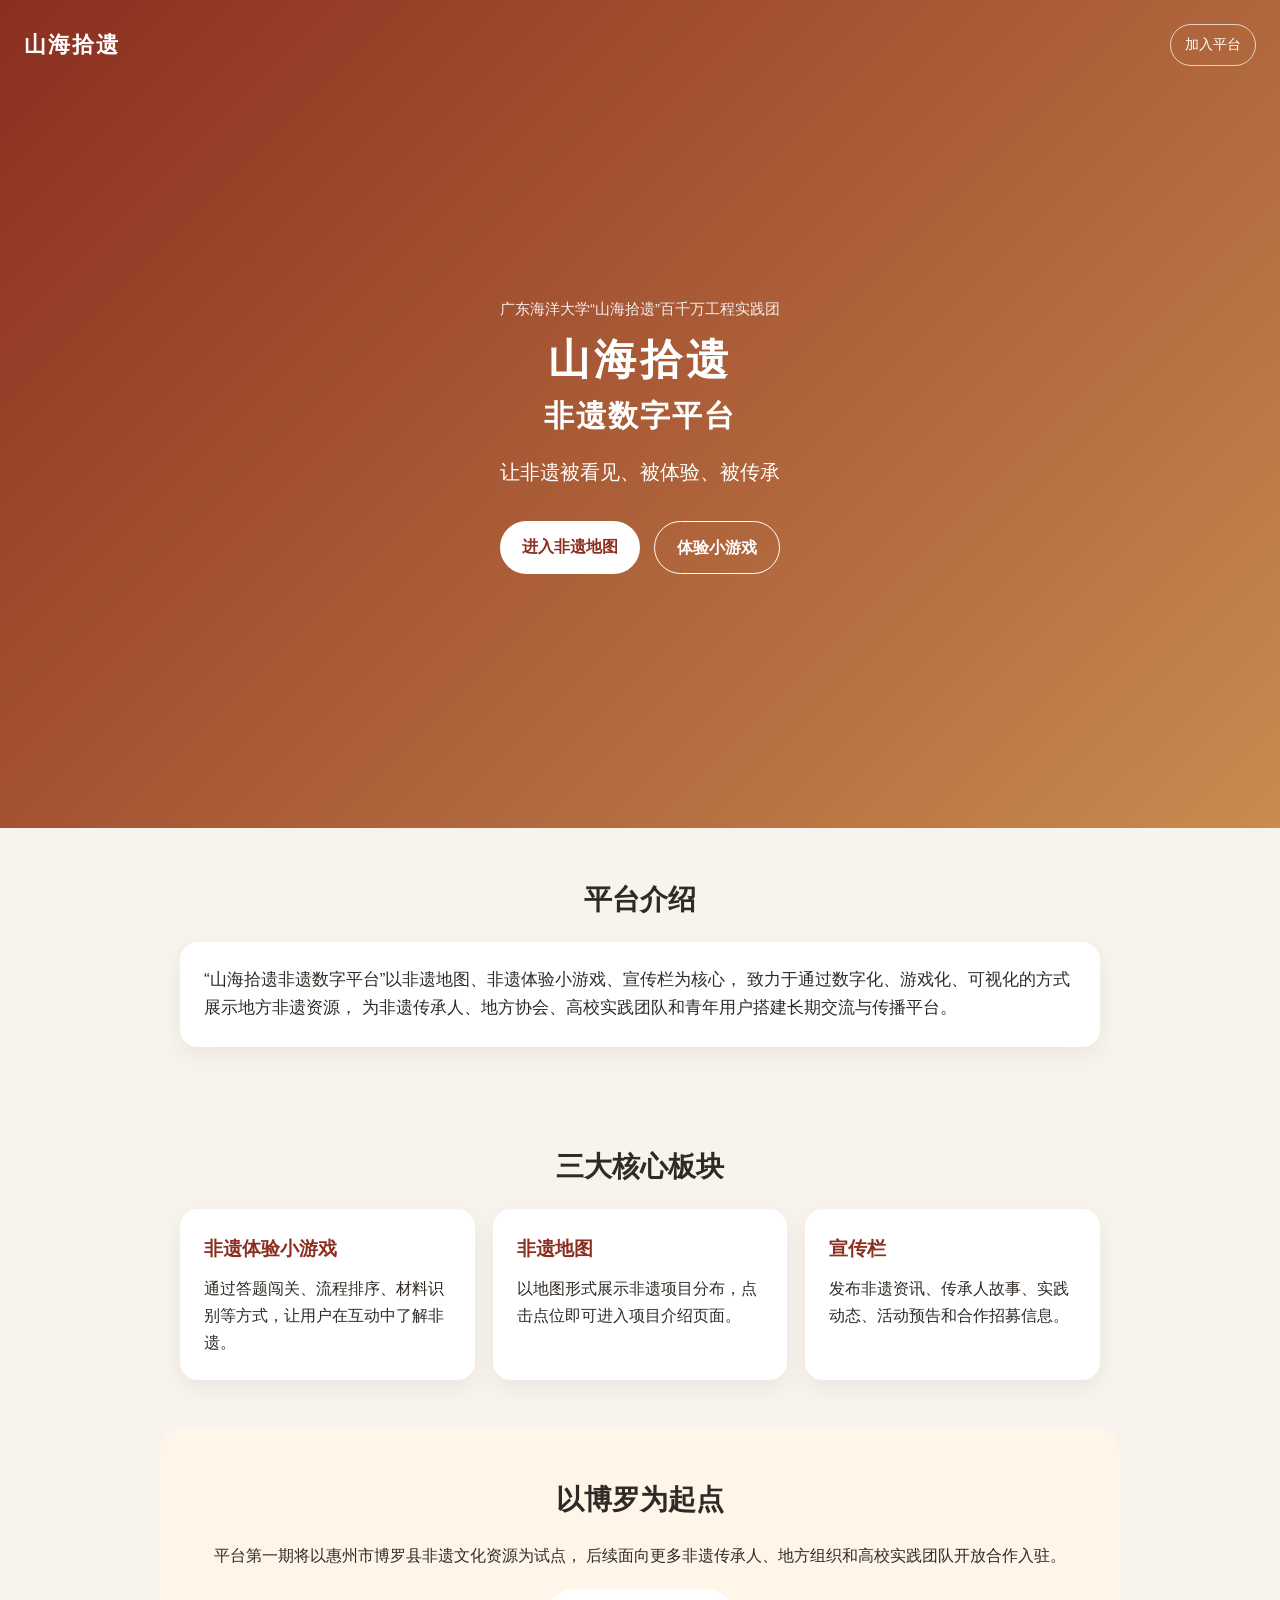
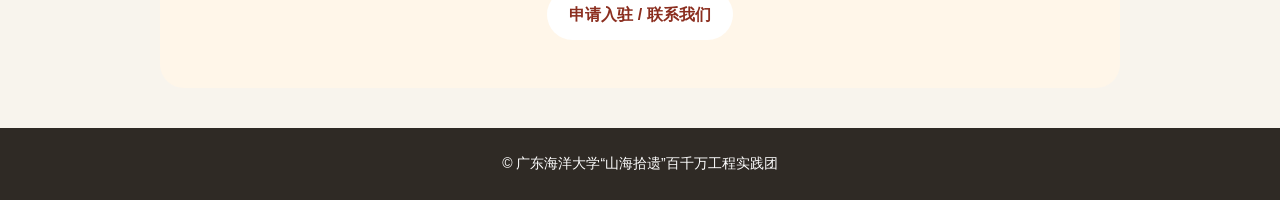
==== index.html @ 3677e8d2 "Add files via upload" ====
<!DOCTYPE html>
<html lang="zh-CN">
<head>
  <meta charset="UTF-8" />
  <meta name="viewport" content="width=device-width, initial-scale=1.0" />
  <title>山海拾遗非遗数字平台</title>
  <link rel="stylesheet" href="css/style.css" />
</head>
<body>
  <header class="hero">
    <nav class="nav">
      <div class="logo">山海拾遗</div>
      <a href="join.html" class="nav-link">加入平台</a>
    </nav>

    <section class="hero-content">
      <p class="tag">广东海洋大学“山海拾遗”百千万工程实践团</p>
      <h1>
        山海拾遗<br />
        <span class="title-sub">非遗数字平台</span>
      </h1>
      <p class="subtitle">让非遗被看见、被体验、被传承</p>
      <div class="hero-buttons">
        <a href="map.html" class="btn primary">进入非遗地图</a>
        <a href="game.html" class="btn secondary">体验小游戏</a>
      </div>
    </section>
  </header>

  <main>
    <section class="section">
      <h2>平台介绍</h2>
      <p class="section-text">
        “山海拾遗非遗数字平台”以非遗地图、非遗体验小游戏、宣传栏为核心，
        致力于通过数字化、游戏化、可视化的方式展示地方非遗资源，
        为非遗传承人、地方协会、高校实践团队和青年用户搭建长期交流与传播平台。
      </p>
    </section>

    <section class="section">
      <h2>三大核心板块</h2>
      <div class="card-grid">
        <a href="game.html" class="card">
          <h3>非遗体验小游戏</h3>
          <p>通过答题闯关、流程排序、材料识别等方式，让用户在互动中了解非遗。</p>
        </a>

        <a href="map.html" class="card">
          <h3>非遗地图</h3>
          <p>以地图形式展示非遗项目分布，点击点位即可进入项目介绍页面。</p>
        </a>

        <a href="news.html" class="card">
          <h3>宣传栏</h3>
          <p>发布非遗资讯、传承人故事、实践动态、活动预告和合作招募信息。</p>
        </a>
      </div>
    </section>

    <section class="section highlight">
      <h2>以博罗为起点</h2>
      <p>
        平台第一期将以惠州市博罗县非遗文化资源为试点，
        后续面向更多非遗传承人、地方组织和高校实践团队开放合作入驻。
      </p>
      <a href="join.html" class="btn primary">申请入驻 / 联系我们</a>
    </section>
  </main>

  <footer>
    <p>© 广东海洋大学“山海拾遗”百千万工程实践团</p>
  </footer>
</body>
</html>
---- css/style.css ----
* {
  box-sizing: border-box;
  margin: 0;
  padding: 0;
}

body {
  font-family: "PingFang SC", "Microsoft YaHei", Arial, sans-serif;
  background: #f8f4ed;
  color: #2f2a25;
  line-height: 1.7;
}

a {
  text-decoration: none;
  color: inherit;
}

.hero {
  min-height: 92vh;
  background: linear-gradient(135deg, #8b2e1f, #c98b4f);
  color: #fff;
  padding: 24px;
  display: flex;
  flex-direction: column;
}

.nav {
  display: flex;
  justify-content: space-between;
  align-items: center;
}

.logo {
  font-size: 22px;
  font-weight: bold;
  letter-spacing: 2px;
}

.nav-link {
  padding: 8px 14px;
  border: 1px solid rgba(255,255,255,0.7);
  border-radius: 999px;
  font-size: 14px;
}

.hero-content {
  flex: 1;
  display: flex;
  flex-direction: column;
  justify-content: center;
  max-width: 760px;
  margin: 0 auto;
  text-align: center;
}

.tag {
  font-size: 15px;
  opacity: 0.9;
  margin-bottom: 12px;
}

h1 {
  font-size: 42px;
  letter-spacing: 4px;
  margin-bottom: 16px;
  line-height: 1.25;
}

.title-sub {
  font-size: 30px;
  letter-spacing: 2px;
}

.subtitle {
  font-size: 20px;
  margin-bottom: 32px;
}

.hero-buttons {
  display: flex;
  gap: 14px;
  justify-content: center;
  flex-wrap: wrap;
}

.btn {
  display: inline-block;
  padding: 12px 22px;
  border-radius: 999px;
  font-weight: bold;
  transition: 0.2s;
}

.btn.primary {
  background: #fff;
  color: #8b2e1f;
}

.btn.secondary {
  border: 1px solid #fff;
  color: #fff;
}

.btn:hover {
  transform: translateY(-2px);
}

.section {
  padding: 48px 20px;
  max-width: 960px;
  margin: 0 auto;
}

.section h2 {
  font-size: 28px;
  margin-bottom: 18px;
  text-align: center;
}

.section-text {
  font-size: 17px;
  background: #fff;
  padding: 24px;
  border-radius: 18px;
  box-shadow: 0 8px 24px rgba(0,0,0,0.06);
}

.card-grid {
  display: grid;
  grid-template-columns: repeat(3, 1fr);
  gap: 18px;
}

.card {
  background: #fff;
  padding: 24px;
  border-radius: 18px;
  box-shadow: 0 8px 24px rgba(0,0,0,0.06);
  transition: 0.2s;
}

.card:hover {
  transform: translateY(-4px);
}

.card h3 {
  color: #8b2e1f;
  margin-bottom: 10px;
}

.highlight {
  text-align: center;
  background: #fff6e9;
  border-radius: 24px;
  margin-bottom: 40px;
}

.highlight p {
  margin-bottom: 20px;
}

footer {
  text-align: center;
  padding: 24px;
  background: #2f2a25;
  color: #fff;
  font-size: 14px;
}

.page-header {
  background: linear-gradient(135deg, #8b2e1f, #c98b4f);
  color: #fff;
  padding: 26px 20px;
  text-align: center;
}

.page-header h1 {
  font-size: 30px;
  margin-bottom: 8px;
}

.back-link {
  display: inline-block;
  margin-top: 12px;
  font-size: 14px;
  opacity: 0.9;
}

.list {
  max-width: 900px;
  margin: 32px auto;
  padding: 0 20px;
}

.item {
  background: #fff;
  padding: 22px;
  border-radius: 18px;
  margin-bottom: 18px;
  box-shadow: 0 8px 24px rgba(0,0,0,0.06);
}

.item h3 {
  color: #8b2e1f;
  margin-bottom: 8px;
}

.map-box {
  position: relative;
  max-width: 900px;
  margin: 32px auto;
  padding: 0 20px;
}

.map-placeholder {
  background: #e8d2b5;
  border-radius: 22px;
  min-height: 420px;
  position: relative;
  overflow: hidden;
  box-shadow: 0 8px 24px rgba(0,0,0,0.08);
}

.map-title {
  position: absolute;
  top: 22px;
  left: 22px;
  background: rgba(255,255,255,0.9);
  padding: 10px 16px;
  border-radius: 999px;
  font-weight: bold;
  color: #8b2e1f;
}

.map-point {
  position: absolute;
  padding: 8px 12px;
  background: #8b2e1f;
  color: #fff;
  border-radius: 999px;
  font-size: 14px;
  box-shadow: 0 4px 12px rgba(0,0,0,0.25);
}

.detail {
  max-width: 860px;
  margin: 32px auto;
  padding: 0 20px;
}

.detail-card {
  background: #fff;
  border-radius: 22px;
  padding: 28px;
  box-shadow: 0 8px 24px rgba(0,0,0,0.06);
}

.detail-card h2 {
  color: #8b2e1f;
  margin-bottom: 16px;
}

.badge {
  display: inline-block;
  background: #fff0dd;
  color: #8b2e1f;
  padding: 4px 10px;
  border-radius: 999px;
  font-size: 13px;
  margin-right: 6px;
  margin-bottom: 10px;
}

.game-box {
  max-width: 720px;
  margin: 32px auto;
  padding: 0 20px;
}

.question-card {
  background: #fff;
  border-radius: 22px;
  padding: 28px;
  box-shadow: 0 8px 24px rgba(0,0,0,0.06);
}

.option {
  display: block;
  width: 100%;
  margin: 12px 0;
  padding: 14px;
  border: 1px solid #ddd;
  border-radius: 14px;
  background: #fff;
  text-align: left;
  font-size: 16px;
}

.option.correct {
  background: #e7f7e8;
  border-color: #57a957;
}

.option.wrong {
  background: #fde8e8;
  border-color: #d9534f;
}

.form-link {
  display: block;
  text-align: center;
  background: #8b2e1f;
  color: #fff;
  padding: 16px;
  border-radius: 16px;
  margin-top: 18px;
}

@media (max-width: 768px) {
  h1 {
    font-size: 36px;
  }

  .title-sub {
    font-size: 24px;
  }

  .subtitle {
    font-size: 17px;
  }

  .card-grid {
    grid-template-columns: 1fr;
  }

  .hero {
    min-height: 86vh;
  }
}
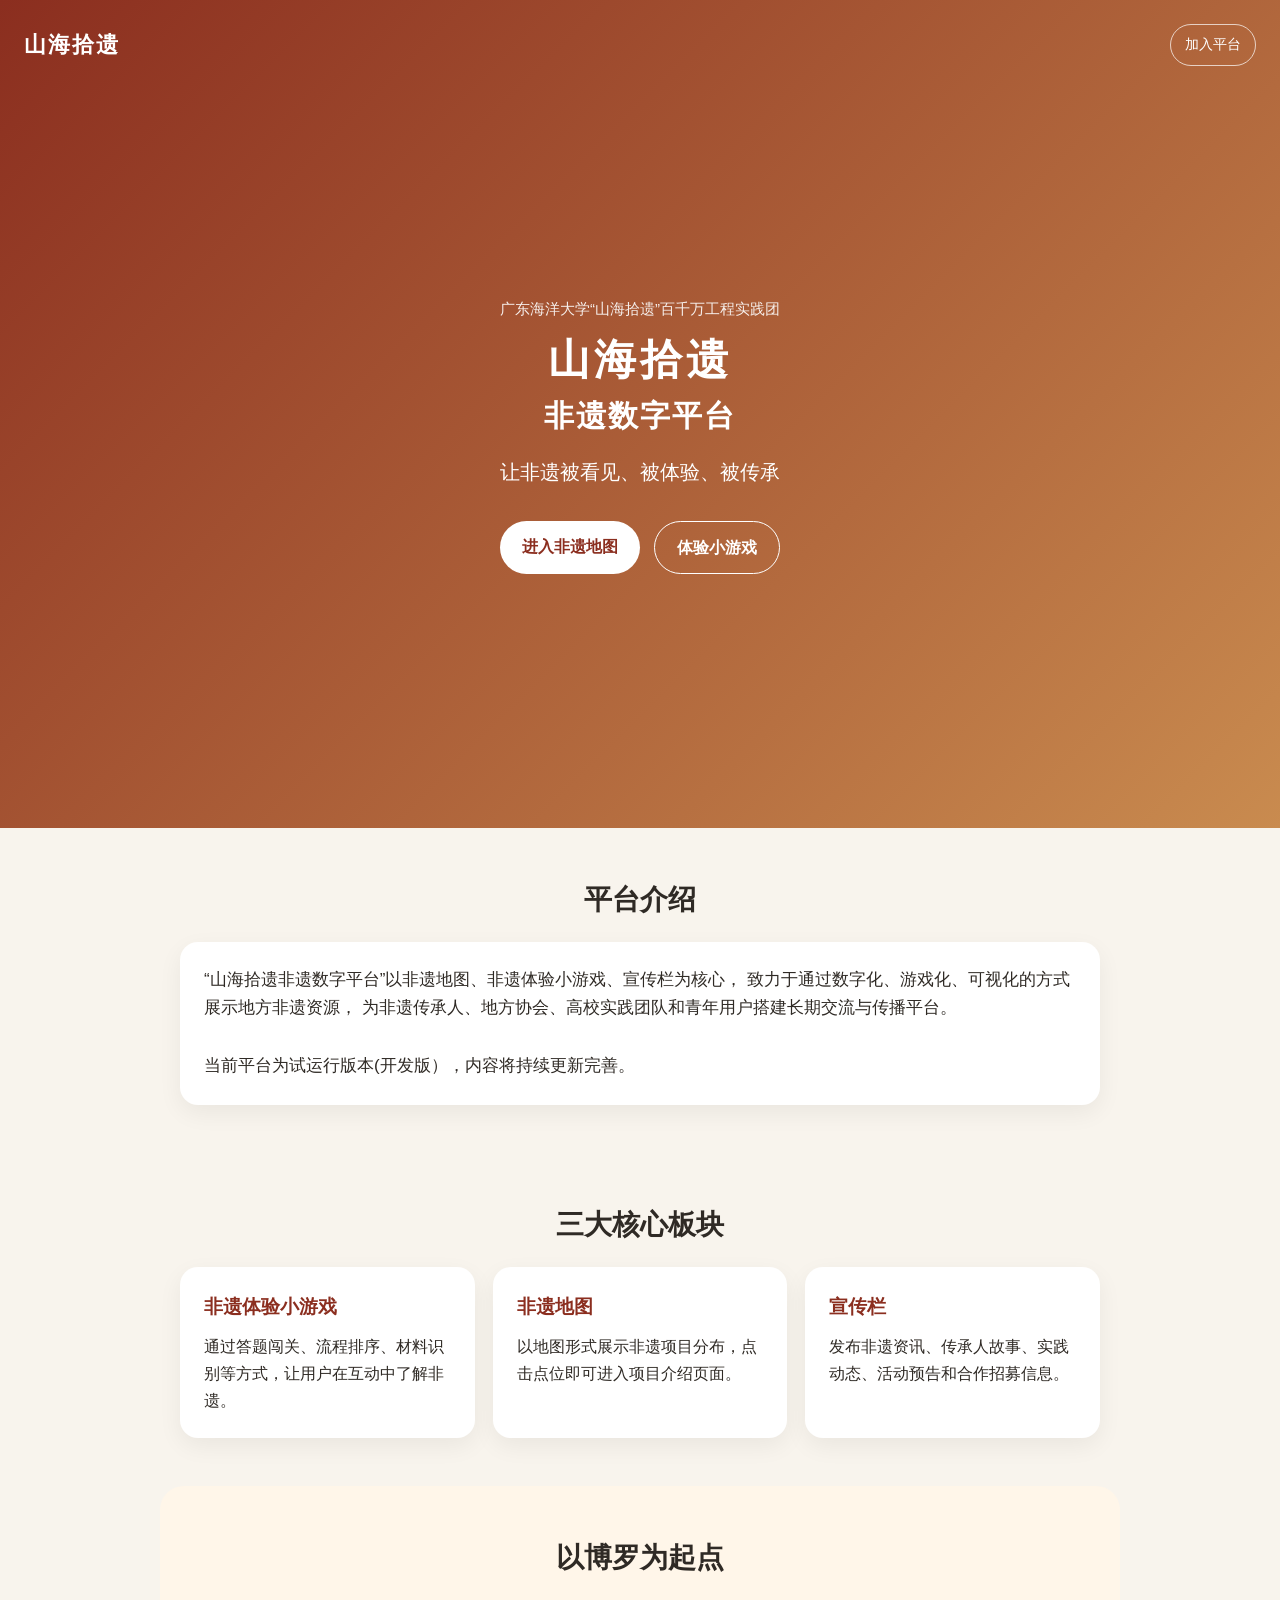
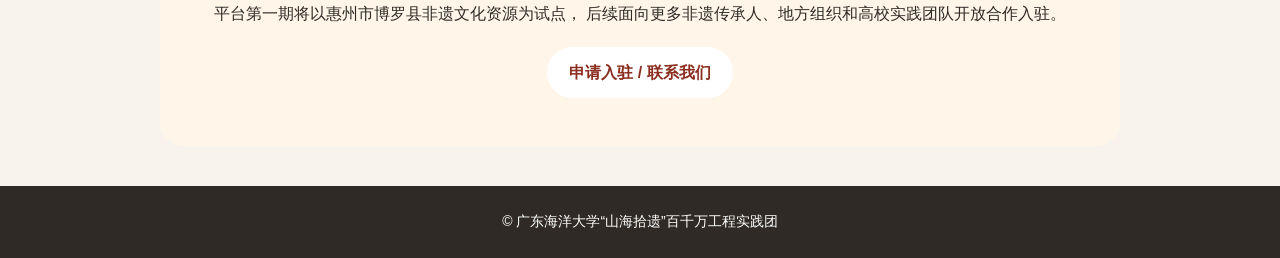
==== commit dcbe60e0: "修复了测试版已知bug，新增拾遗人格测评功能" ====
--- a/index.html
+++ b/index.html
@@ -31,9 +31,11 @@
     <section class="section">
       <h2>平台介绍</h2>
       <p class="section-text">
-        “山海拾遗非遗数字平台”以非遗地图、非遗体验小游戏、宣传栏为核心，
+         “山海拾遗非遗数字平台”以非遗地图、非遗体验小游戏、宣传栏为核心，
         致力于通过数字化、游戏化、可视化的方式展示地方非遗资源，
         为非遗传承人、地方协会、高校实践团队和青年用户搭建长期交流与传播平台。
+        <br /><br />
+        当前平台为试运行版本(开发版），内容将持续更新完善。
       </p>
     </section>
 
--- a/css/style.css
+++ b/css/style.css
@@ -193,7 +193,19 @@
   padding: 0 20px;
 }
 
+.list-title {
+  font-size: 22px;
+  color: #8b2e1f;
+  margin-bottom: 16px;
+  text-align: center;
+}
+
+.empty-item {
+  text-align: center;
+}
+
 .item {
+  display: block;
   background: #fff;
   padding: 22px;
   border-radius: 18px;
@@ -213,34 +225,114 @@
   padding: 0 20px;
 }
 
-.map-placeholder {
+.map-toolbar {
+  max-width: 900px;
+  margin: 0 auto 12px;
+  display: flex;
+  gap: 10px;
+  justify-content: flex-end;
+}
+
+.map-toolbar button {
+  border: none;
+  background: #8b2e1f;
+  color: #fff;
+  padding: 8px 14px;
+  border-radius: 999px;
+  font-size: 14px;
+  font-weight: bold;
+  cursor: pointer;
+}
+
+.map-viewport {
+  width: 100%;
+  aspect-ratio: 4 / 3;
+  border-radius: 22px;
+  overflow: hidden;
+  position: relative;
   background: #e8d2b5;
-  border-radius: 22px;
-  min-height: 420px;
+  box-shadow: 0 8px 24px rgba(0,0,0,0.08);
+  cursor: grab;
+  touch-action: none;
+}
+
+.map-canvas {
   position: relative;
-  overflow: hidden;
-  box-shadow: 0 8px 24px rgba(0,0,0,0.08);
-}
-
-.map-title {
+  width: 100%;
+  height: 100%;
+  transform-origin: center center;
+  transition: transform 0.08s linear;
+}
+
+.map-image {
+  width: 100%;
+  height: 100%;
+  object-fit: contain;
+  display: block;
+  user-select: none;
+  pointer-events: none;
+}
+
+.map-markers {
   position: absolute;
-  top: 22px;
-  left: 22px;
-  background: rgba(255,255,255,0.9);
-  padding: 10px 16px;
-  border-radius: 999px;
-  font-weight: bold;
-  color: #8b2e1f;
-}
-
-.map-point {
+  inset: 0;
+  z-index: 3;
+}
+
+.map-marker {
   position: absolute;
+  transform: translate(-50%, -50%);
+  transform-origin: center center;
+  border: none;
+  cursor: pointer;
+  white-space: nowrap;
+  font-family: inherit;
+  text-align: center;
+  transition: opacity 0.2s, box-shadow 0.2s;
+}
+
+.map-marker:hover {
+  opacity: 0.92;
+}
+
+.county-marker {
+  padding: 12px 18px;
+  background: rgba(139, 46, 31, 0.95);
+  color: #fff;
+  border-radius: 999px;
+  font-size: 15px;
+  font-weight: bold;
+  box-shadow: 0 8px 20px rgba(0,0,0,0.28);
+  border: 2px solid #fff6e9;
+}
+
+.town-marker {
+  padding: 8px 13px;
+  background: rgba(255, 246, 233, 0.96);
+  color: #8b2e1f;
+  border-radius: 999px;
+  font-size: 13px;
+  font-weight: bold;
+  box-shadow: 0 6px 16px rgba(0,0,0,0.22);
+  border: 2px solid #8b2e1f;
+}
+
+.heritage-marker {
   padding: 8px 12px;
   background: #8b2e1f;
   color: #fff;
   border-radius: 999px;
-  font-size: 14px;
-  box-shadow: 0 4px 12px rgba(0,0,0,0.25);
+  font-size: 13px;
+  font-weight: bold;
+  box-shadow: 0 4px 14px rgba(0,0,0,0.28);
+  border: 2px solid #fff6e9;
+}
+
+.map-tip {
+  margin-top: 10px;
+  color: #7a6a5a;
+  font-size: 14px;
+  text-align: center;
 }
 
 .detail {
@@ -337,4 +429,531 @@
   .hero {
     min-height: 86vh;
   }
+}
+
+.news-section-card {
+  display: block;
+}
+
+.news-section-card .read-more {
+  margin-top: 12px;
+  color: #8b2e1f;
+  font-weight: bold;
+}
+
+.timeline {
+  position: relative;
+  margin: 10px 0 40px;
+  padding-left: 22px;
+}
+
+.timeline::before {
+  content: "";
+  position: absolute;
+  left: 8px;
+  top: 6px;
+  bottom: 6px;
+  width: 2px;
+  background: #d8b98c;
+}
+
+.timeline-item {
+  position: relative;
+  margin-bottom: 22px;
+}
+
+.timeline-item::before {
+  content: "";
+  position: absolute;
+  left: -20px;
+  top: 8px;
+  width: 12px;
+  height: 12px;
+  background: #8b2e1f;
+  border-radius: 50%;
+  border: 3px solid #f8f4ed;
+}
+
+.timeline-date {
+  display: inline-block;
+  margin-bottom: 8px;
+  padding: 4px 10px;
+  background: #fff0dd;
+  color: #8b2e1f;
+  border-radius: 999px;
+  font-size: 13px;
+  font-weight: bold;
+}
+
+.timeline-content {
+  background: #fff;
+  padding: 20px;
+  border-radius: 18px;
+  box-shadow: 0 8px 24px rgba(0,0,0,0.06);
+}
+
+.timeline-content h3 {
+  color: #8b2e1f;
+  margin-bottom: 8px;
+}
+
+@media (max-width: 768px) {
+  .timeline {
+    padding-left: 18px;
+  }
+
+  .timeline-item::before {
+    left: -18px;
+  }
+
+  .timeline-content {
+    padding: 18px;
+  }
+}
+
+@media (max-width: 768px) {
+  .map-toolbar {
+    justify-content: center;
+  }
+
+  .map-viewport {
+    border-radius: 18px;
+  }
+
+  .map-tip {
+    font-size: 13px;
+  }
+}
+
+.hidden {
+  display: none !important;
+}
+
+.shiyi-test-box {
+  max-width: 860px;
+}
+
+.test-kicker {
+  color: #8b2e1f;
+  font-size: 14px;
+  font-weight: bold;
+  letter-spacing: 1px;
+  margin-bottom: 8px;
+}
+
+.test-intro {
+  margin: 12px 0 24px;
+  color: #5f554c;
+}
+
+.mode-grid {
+  display: grid;
+  grid-template-columns: repeat(3, 1fr);
+  gap: 14px;
+  margin-top: 20px;
+}
+
+.mode-card {
+  position: relative;
+  border: 2px solid #f0dfc6;
+  background: #fffaf2;
+  border-radius: 18px;
+  padding: 20px;
+  text-align: left;
+  cursor: pointer;
+  transition: 0.2s;
+  font-family: inherit;
+}
+
+.mode-card:hover {
+  transform: translateY(-3px);
+  box-shadow: 0 8px 22px rgba(0,0,0,0.08);
+}
+
+.mode-card.recommended {
+  border-color: #8b2e1f;
+}
+
+.mode-title {
+  display: block;
+  color: #8b2e1f;
+  font-size: 20px;
+  font-weight: bold;
+  margin-bottom: 8px;
+}
+
+.mode-desc {
+  display: block;
+  color: #5f554c;
+  font-size: 14px;
+  line-height: 1.6;
+}
+
+.mode-badge {
+  position: absolute;
+  top: -12px;
+  right: 16px;
+  background: #8b2e1f;
+  color: #fff;
+  padding: 4px 10px;
+  border-radius: 999px;
+  font-size: 12px;
+}
+
+.progress-wrap {
+  margin-bottom: 22px;
+}
+
+.progress-info {
+  display: flex;
+  justify-content: space-between;
+  color: #8b2e1f;
+  font-size: 14px;
+  font-weight: bold;
+  margin-bottom: 8px;
+}
+
+.progress-track {
+  height: 10px;
+  background: #f1dfc6;
+  border-radius: 999px;
+  overflow: hidden;
+}
+
+.progress-bar {
+  width: 0;
+  height: 100%;
+  background: #8b2e1f;
+  border-radius: 999px;
+  transition: width 0.2s;
+}
+
+.scale-tip {
+  color: #7a6a5a;
+  font-size: 14px;
+  margin-bottom: 10px;
+}
+
+.scale-options {
+  display: grid;
+  gap: 10px;
+  margin-top: 22px;
+}
+
+.scale-option {
+  border: 1px solid #ead9c0;
+  background: #fff;
+  border-radius: 14px;
+  padding: 14px;
+  font-size: 16px;
+  text-align: center;
+  cursor: pointer;
+  font-family: inherit;
+}
+
+.scale-option:hover {
+  border-color: #8b2e1f;
+  background: #fff7ed;
+}
+
+.scale-option.selected {
+  background: #8b2e1f;
+  color: #fff;
+  border-color: #8b2e1f;
+  font-weight: bold;
+}
+
+.question-actions {
+  display: flex;
+  justify-content: space-between;
+  gap: 12px;
+  margin-top: 24px;
+}
+
+.btn.red {
+  background: #8b2e1f;
+  color: #fff;
+}
+
+.btn.dark {
+  background: #fff;
+  color: #8b2e1f;
+  border: 1px solid #8b2e1f;
+}
+
+.btn.disabled {
+  opacity: 0.55;
+}
+
+.result-header-card,
+.result-section {
+  background: #fff;
+  border-radius: 22px;
+  padding: 24px;
+  margin-bottom: 18px;
+  box-shadow: 0 8px 24px rgba(0,0,0,0.06);
+}
+
+.generated-time {
+  color: #7a6a5a;
+  font-size: 14px;
+  margin-bottom: 18px;
+}
+
+.result-main {
+  display: grid;
+  grid-template-columns: 1fr 180px;
+  gap: 20px;
+  align-items: center;
+}
+
+.result-code-label {
+  color: #7a6a5a;
+  font-size: 14px;
+}
+
+.result-main h2 {
+  color: #8b2e1f;
+  font-size: 48px;
+  margin: 4px 0;
+  letter-spacing: 4px;
+}
+
+.result-main h3 {
+  color: #2f2a25;
+  font-size: 22px;
+}
+
+.profile-image-wrap {
+  width: 180px;
+  aspect-ratio: 1 / 1;
+  border-radius: 24px;
+  overflow: hidden;
+  background: #fff0dd;
+  border: 2px solid #f0dfc6;
+}
+
+.profile-image {
+  width: 100%;
+  height: 100%;
+  object-fit: cover;
+  display: block;
+}
+
+.profile-image-fallback {
+  display: none;
+  width: 100%;
+  height: 100%;
+  flex-direction: column;
+  align-items: center;
+  justify-content: center;
+  color: #8b2e1f;
+  text-align: center;
+  padding: 16px;
+}
+
+.profile-image-fallback span {
+  font-size: 32px;
+  font-weight: bold;
+  letter-spacing: 2px;
+}
+
+.profile-image-fallback p {
+  font-size: 13px;
+  margin-top: 8px;
+}
+
+.result-section h3 {
+  color: #8b2e1f;
+  margin-bottom: 16px;
+}
+
+.scale-report {
+  display: grid;
+  gap: 16px;
+}
+
+.scale-row {
+  display: grid;
+  grid-template-columns: 92px 1fr 92px;
+  align-items: center;
+  gap: 12px;
+}
+
+.scale-label {
+  display: flex;
+  flex-direction: column;
+  line-height: 1.4;
+}
+
+.scale-label.right {
+  text-align: right;
+}
+
+.scale-label strong {
+  color: #8b2e1f;
+  font-size: 18px;
+}
+
+.scale-label span {
+  font-size: 13px;
+  color: #5f554c;
+}
+
+.scale-label em {
+  font-style: normal;
+  font-size: 13px;
+  color: #7a6a5a;
+}
+
+.scale-bar-wrap {
+  position: relative;
+  height: 14px;
+  background: #ead9c0;
+  border-radius: 999px;
+  overflow: hidden;
+}
+
+.scale-bar-left {
+  height: 100%;
+  background: #8b2e1f;
+  border-radius: 999px 0 0 999px;
+}
+
+.scale-bar-divider {
+  position: absolute;
+  left: 50%;
+  top: 0;
+  width: 2px;
+  height: 100%;
+  background: rgba(255,255,255,0.8);
+}
+
+.recommend-toggle {
+  width: 100%;
+  border: none;
+  background: #fff6e9;
+  color: #8b2e1f;
+  padding: 16px;
+  border-radius: 16px;
+  font-size: 17px;
+  font-weight: bold;
+  cursor: pointer;
+  font-family: inherit;
+  display: flex;
+  justify-content: space-between;
+  align-items: center;
+}
+
+.recommend-toggle span {
+  font-size: 13px;
+  color: #7a6a5a;
+  font-weight: normal;
+}
+
+.recommend-list {
+  margin-top: 16px;
+  display: grid;
+  gap: 14px;
+}
+
+.recommend-card {
+  display: grid;
+  grid-template-columns: 42px 1fr;
+  gap: 12px;
+  background: #fffaf2;
+  border: 1px solid #f0dfc6;
+  border-radius: 16px;
+  padding: 16px;
+}
+
+.recommend-rank {
+  width: 36px;
+  height: 36px;
+  background: #8b2e1f;
+  color: #fff;
+  border-radius: 50%;
+  display: flex;
+  align-items: center;
+  justify-content: center;
+  font-weight: bold;
+}
+
+.recommend-role {
+  color: #8b2e1f;
+  font-size: 13px;
+  font-weight: bold;
+}
+
+.recommend-card h4 {
+  font-size: 18px;
+  margin: 4px 0;
+}
+
+.recommend-meta,
+.recommend-reason,
+.recommend-more {
+  font-size: 14px;
+  color: #6b5d50;
+  margin-top: 6px;
+}
+
+.recommend-more {
+  color: #8b2e1f;
+  font-weight: bold;
+}
+
+.analysis-report h4 {
+  color: #8b2e1f;
+  margin: 16px 0 6px;
+}
+
+.result-actions {
+  display: flex;
+  justify-content: center;
+  gap: 12px;
+  flex-wrap: wrap;
+  margin-top: 24px;
+}
+
+@media (max-width: 768px) {
+  .mode-grid {
+    grid-template-columns: 1fr;
+  }
+
+  .question-actions {
+    flex-direction: column;
+  }
+
+  .result-main {
+    grid-template-columns: 1fr;
+    text-align: center;
+  }
+
+  .profile-image-wrap {
+    margin: 0 auto;
+  }
+
+  .scale-row {
+    grid-template-columns: 70px 1fr 70px;
+    gap: 8px;
+  }
+
+  .scale-label strong {
+    font-size: 16px;
+  }
+
+  .scale-label span,
+  .scale-label em {
+    font-size: 12px;
+  }
+
+  .recommend-card {
+    grid-template-columns: 1fr;
+  }
+
+  .recommend-rank {
+    width: 32px;
+    height: 32px;
+  }
 }
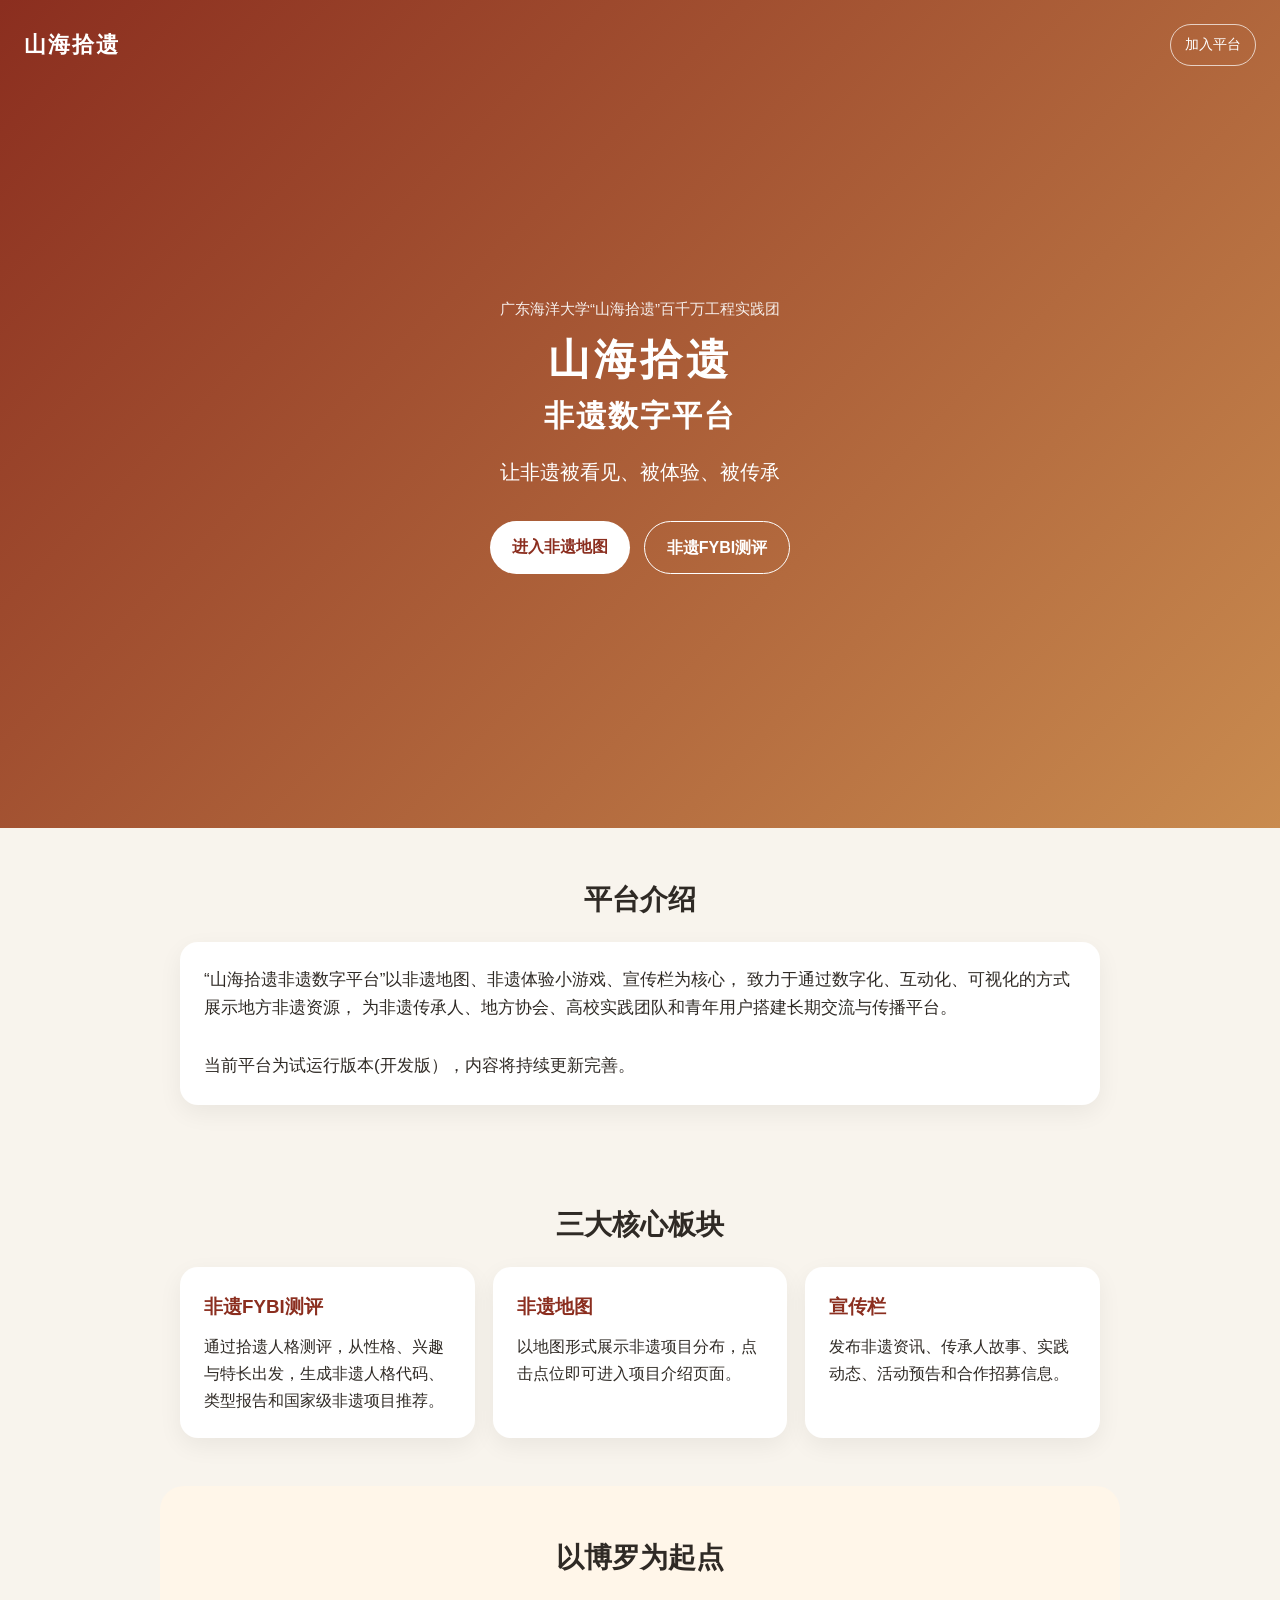
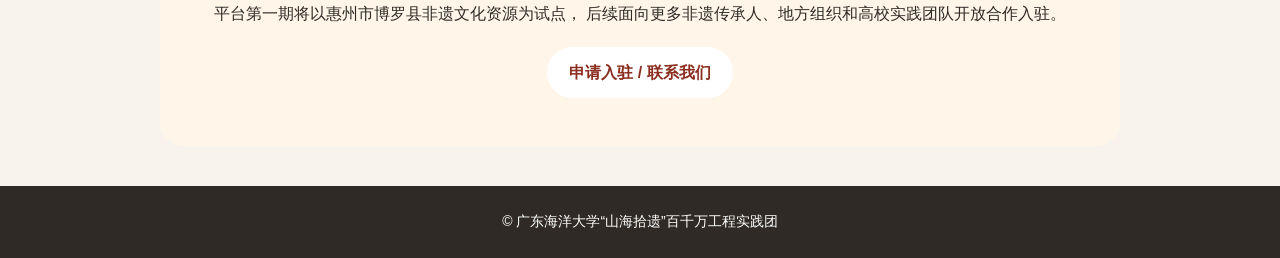
==== commit c4c71b0c: "修复非遗FYBI测评BUG" ====
--- a/index.html
+++ b/index.html
@@ -22,7 +22,7 @@
       <p class="subtitle">让非遗被看见、被体验、被传承</p>
       <div class="hero-buttons">
         <a href="map.html" class="btn primary">进入非遗地图</a>
-        <a href="game.html" class="btn secondary">体验小游戏</a>
+        <a href="game.html" class="btn secondary">非遗FYBI测评</a>
       </div>
     </section>
   </header>
@@ -32,7 +32,7 @@
       <h2>平台介绍</h2>
       <p class="section-text">
          “山海拾遗非遗数字平台”以非遗地图、非遗体验小游戏、宣传栏为核心，
-        致力于通过数字化、游戏化、可视化的方式展示地方非遗资源，
+        致力于通过数字化、互动化、可视化的方式展示地方非遗资源，
         为非遗传承人、地方协会、高校实践团队和青年用户搭建长期交流与传播平台。
         <br /><br />
         当前平台为试运行版本(开发版），内容将持续更新完善。
@@ -43,8 +43,8 @@
       <h2>三大核心板块</h2>
       <div class="card-grid">
         <a href="game.html" class="card">
-          <h3>非遗体验小游戏</h3>
-          <p>通过答题闯关、流程排序、材料识别等方式，让用户在互动中了解非遗。</p>
+          <h3>非遗FYBI测评</h3>
+          <p>通过拾遗人格测评，从性格、兴趣与特长出发，生成非遗人格代码、类型报告和国家级非遗项目推荐。</p>
         </a>
 
         <a href="map.html" class="card">
--- a/css/style.css
+++ b/css/style.css
@@ -956,4 +956,30 @@
     width: 32px;
     height: 32px;
   }
+}
+
+.mode-card.selected {
+  border-color: #8b2e1f;
+  background: #fff3e5;
+  box-shadow: 0 8px 22px rgba(139, 46, 31, 0.14);
+}
+
+.selected-mode-panel {
+  margin-top: 24px;
+  padding: 18px;
+  background: #fff6e9;
+  border: 1px solid #f0dfc6;
+  border-radius: 18px;
+  text-align: center;
+}
+
+.selected-mode-panel p {
+  color: #8b2e1f;
+  font-weight: bold;
+  margin-bottom: 14px;
+}
+
+.start-test-btn {
+  min-width: 160px;
+  text-align: center;
 }
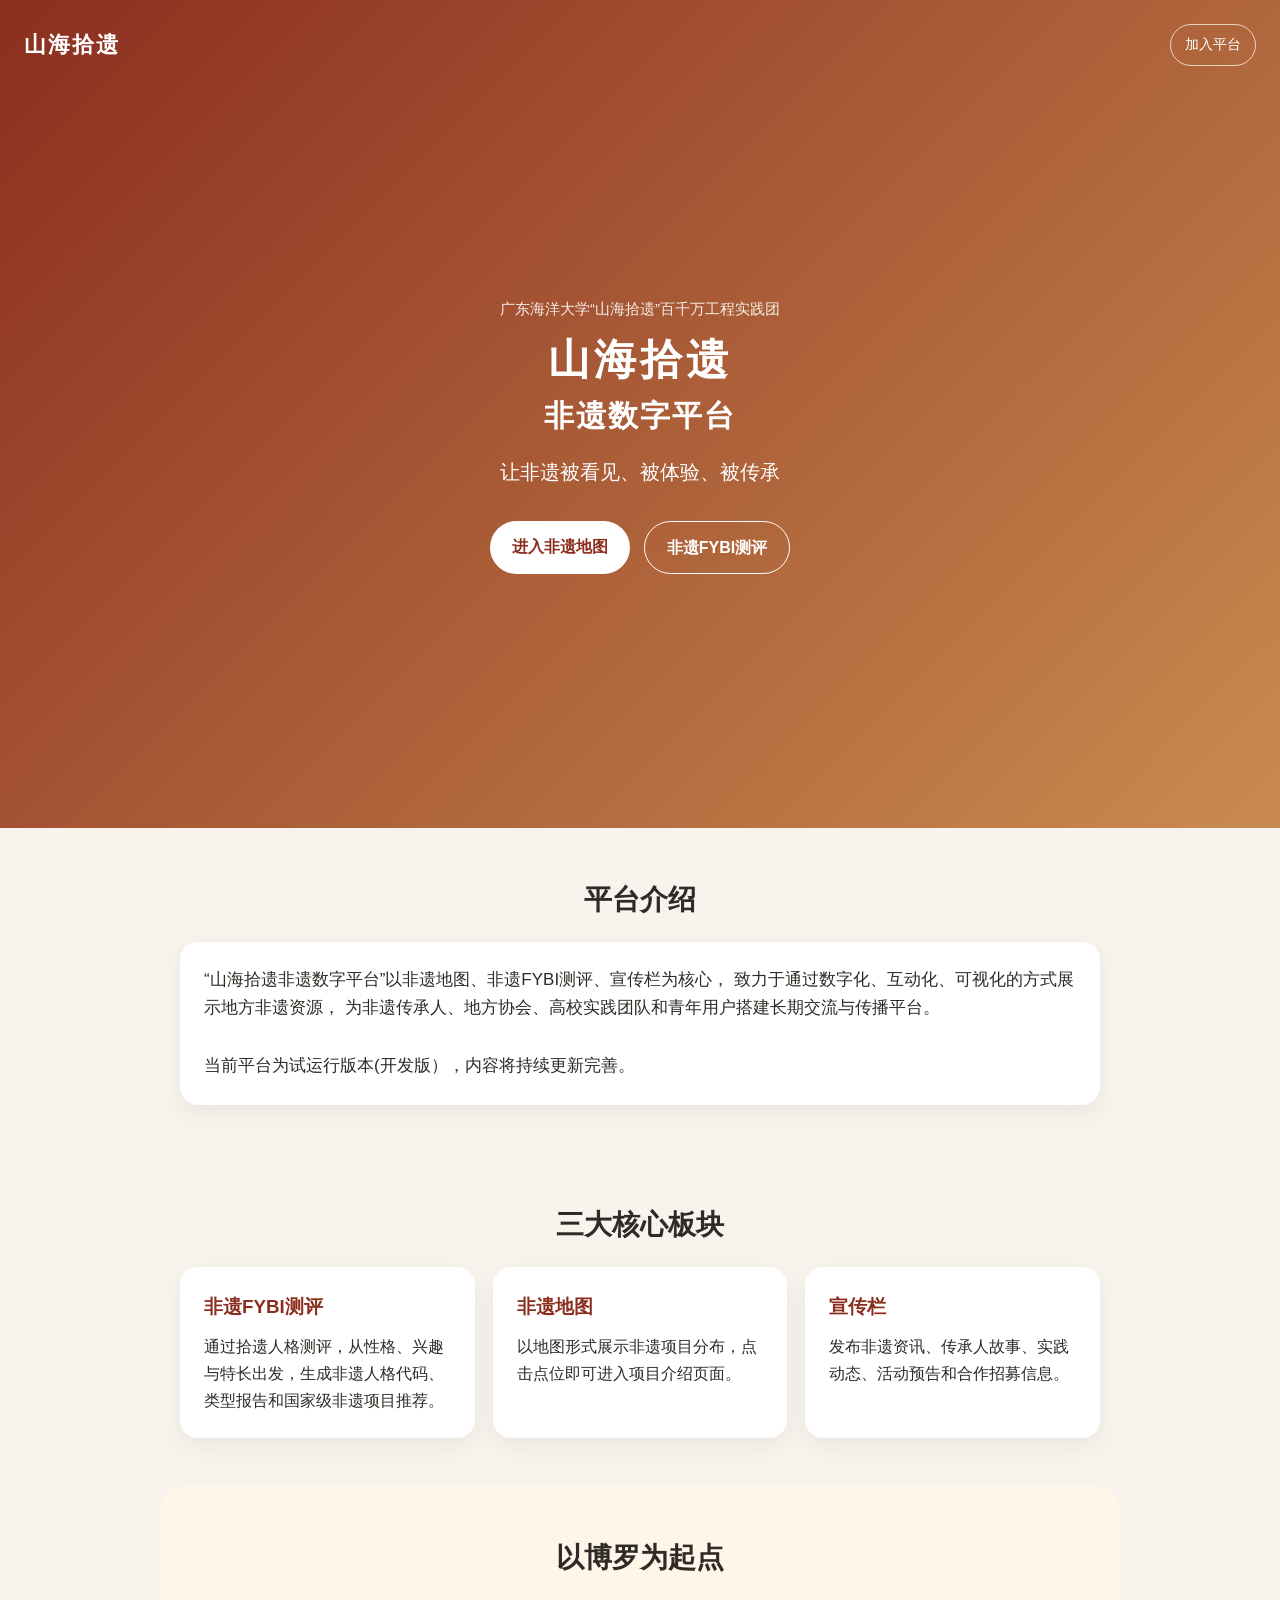
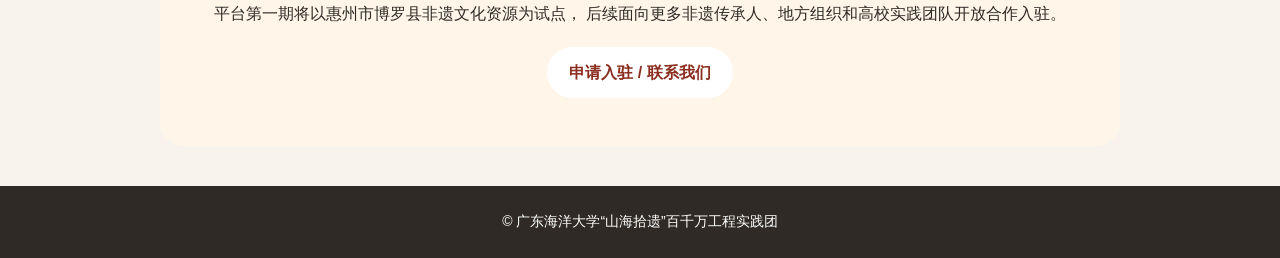
==== commit 28e25042: "优化了fybi体验，上线公测版" ====
--- a/index.html
+++ b/index.html
@@ -4,13 +4,35 @@
   <meta charset="UTF-8" />
   <meta name="viewport" content="width=device-width, initial-scale=1.0" />
   <title>山海拾遗非遗数字平台</title>
+
+  <!-- Google tag (gtag.js) -->
+  <script async src="https://www.googletagmanager.com/gtag/js?id=G-Z0Q468J260"></script>
+  <script>
+    window.dataLayer = window.dataLayer || [];
+    function gtag(){dataLayer.push(arguments);}
+    gtag("js", new Date());
+
+    gtag("config", "G-Z0Q468J260");
+  </script>
+
+  <script src="js/analytics.js"></script>
+
   <link rel="stylesheet" href="css/style.css" />
 </head>
 <body>
   <header class="hero">
     <nav class="nav">
       <div class="logo">山海拾遗</div>
-      <a href="join.html" class="nav-link">加入平台</a>
+      <a
+        href="join.html"
+        class="nav-link"
+        onclick="trackShiyiEvent('click_join_platform', {
+          entry_position: 'home_nav',
+          entry_text: '加入平台'
+        });"
+      >
+        加入平台
+      </a>
     </nav>
 
     <section class="hero-content">
@@ -21,8 +43,26 @@
       </h1>
       <p class="subtitle">让非遗被看见、被体验、被传承</p>
       <div class="hero-buttons">
-        <a href="map.html" class="btn primary">进入非遗地图</a>
-        <a href="game.html" class="btn secondary">非遗FYBI测评</a>
+        <a
+          href="map.html"
+          class="btn primary"
+          onclick="trackShiyiEvent('click_map_entry', {
+            entry_position: 'home_hero',
+            entry_text: '进入非遗地图'
+          });"
+        >
+          进入非遗地图
+        </a>
+        <a
+          href="game.html"
+          class="btn secondary"
+          onclick="trackShiyiEvent('click_game_entry', {
+            entry_position: 'home_hero',
+            entry_text: '非遗FYBI测评'
+          });"
+        >
+          非遗FYBI测评
+        </a>
       </div>
     </section>
   </header>
@@ -31,7 +71,7 @@
     <section class="section">
       <h2>平台介绍</h2>
       <p class="section-text">
-         “山海拾遗非遗数字平台”以非遗地图、非遗体验小游戏、宣传栏为核心，
+         “山海拾遗非遗数字平台”以非遗地图、非遗FYBI测评、宣传栏为核心，
         致力于通过数字化、互动化、可视化的方式展示地方非遗资源，
         为非遗传承人、地方协会、高校实践团队和青年用户搭建长期交流与传播平台。
         <br /><br />
@@ -42,17 +82,38 @@
     <section class="section">
       <h2>三大核心板块</h2>
       <div class="card-grid">
-        <a href="game.html" class="card">
+        <a
+          href="game.html"
+          class="card"
+          onclick="trackShiyiEvent('click_game_entry', {
+            entry_position: 'home_core_card',
+            entry_text: '非遗FYBI测评'
+          });"
+        >
           <h3>非遗FYBI测评</h3>
           <p>通过拾遗人格测评，从性格、兴趣与特长出发，生成非遗人格代码、类型报告和国家级非遗项目推荐。</p>
         </a>
 
-        <a href="map.html" class="card">
+        <a
+          href="map.html"
+          class="card"
+          onclick="trackShiyiEvent('click_map_entry', {
+            entry_position: 'home_core_card',
+            entry_text: '非遗地图'
+          });"
+        >
           <h3>非遗地图</h3>
           <p>以地图形式展示非遗项目分布，点击点位即可进入项目介绍页面。</p>
         </a>
 
-        <a href="news.html" class="card">
+        <a
+          href="news.html"
+          class="card"
+          onclick="trackShiyiEvent('click_news_entry', {
+            entry_position: 'home_core_card',
+            entry_text: '宣传栏'
+          });"
+        >
           <h3>宣传栏</h3>
           <p>发布非遗资讯、传承人故事、实践动态、活动预告和合作招募信息。</p>
         </a>
@@ -65,7 +126,16 @@
         平台第一期将以惠州市博罗县非遗文化资源为试点，
         后续面向更多非遗传承人、地方组织和高校实践团队开放合作入驻。
       </p>
-      <a href="join.html" class="btn primary">申请入驻 / 联系我们</a>
+      <a
+          href="join.html"
+          class="btn primary"
+          onclick="trackShiyiEvent('click_join_platform', {
+            entry_position: 'home_bottom',
+            entry_text: '申请入驻 / 联系我们'
+          });"
+        >
+          申请入驻 / 联系我们
+        </a>
     </section>
   </main>
 
--- a/css/style.css
+++ b/css/style.css
@@ -261,7 +261,20 @@
   width: 100%;
   height: 100%;
   transform-origin: center center;
-  transition: transform 0.08s linear;
+  transition: transform 0.12s ease;
+  will-change: transform;
+  backface-visibility: hidden;
+  -webkit-backface-visibility: hidden;
+}
+
+.map-viewport.is-dragging .map-canvas {
+  transition: none;
+}
+
+.map-picture {
+  width: 100%;
+  height: 100%;
+  display: block;
 }
 
 .map-image {
@@ -982,4 +995,359 @@
 .start-test-btn {
   min-width: 160px;
   text-align: center;
+}
+
+.selected-town-marker {
+  background: #8b2e1f !important;
+  color: #fff !important;
+  border-color: #fff6e9 !important;
+  box-shadow: 0 8px 22px rgba(139, 46, 31, 0.35);
+}
+
+.numbered-heritage-card {
+  display: grid;
+  grid-template-columns: 42px 1fr;
+  gap: 14px;
+  align-items: flex-start;
+}
+
+.heritage-number {
+  width: 34px;
+  height: 34px;
+  border-radius: 50%;
+  background: #8b2e1f;
+  color: #fff;
+  display: flex;
+  align-items: center;
+  justify-content: center;
+  font-weight: bold;
+}
+
+.heritage-card-content h3 {
+  margin-bottom: 8px;
+}
+
+@media (max-width: 768px) {
+  .numbered-heritage-card {
+    grid-template-columns: 34px 1fr;
+    gap: 10px;
+  }
+
+  .heritage-number {
+    width: 30px;
+    height: 30px;
+    font-size: 14px;
+  }
+}
+
+.map-data-note {
+  max-width: 900px;
+  margin: 10px auto 0;
+  padding: 12px 14px;
+  background: #fff6e9;
+  border: 1px solid #f0dfc6;
+  border-radius: 14px;
+  color: #6b5d50;
+  font-size: 13px;
+  line-height: 1.7;
+  text-align: center;
+}
+
+.map-data-note a {
+  color: #8b2e1f;
+  font-weight: bold;
+  text-decoration: underline;
+}
+
+.auto-next-toggle {
+  display: inline-flex;
+  align-items: center;
+  gap: 8px;
+  margin: 0 0 14px;
+  padding: 8px 12px;
+  background: #fff6e9;
+  border: 1px solid #f0dfc6;
+  border-radius: 999px;
+  color: #7a4a35;
+  font-size: 13px;
+  cursor: pointer;
+  user-select: none;
+}
+
+.auto-next-toggle input {
+  width: 15px;
+  height: 15px;
+  accent-color: #8b2e1f;
+}
+
+.certificate-number {
+  display: inline-block;
+  margin-bottom: 18px;
+  padding: 6px 12px;
+  background: #fff6e9;
+  color: #8b2e1f;
+  border: 1px solid #f0dfc6;
+  border-radius: 999px;
+  font-size: 13px;
+  font-weight: bold;
+}
+
+.analysis-detail-list {
+  list-style: none;
+  padding: 0;
+  margin: 12px 0 18px;
+  display: grid;
+  gap: 12px;
+}
+
+.analysis-detail-list li {
+  background: #fffaf2;
+  border: 1px solid #f0dfc6;
+  border-radius: 16px;
+  padding: 16px;
+}
+
+.analysis-detail-list strong {
+  display: block;
+  color: #8b2e1f;
+  margin-bottom: 8px;
+}
+
+.analysis-detail-list p {
+  color: #5f554c;
+  font-size: 15px;
+  line-height: 1.8;
+}
+
+.analysis-tag-row {
+  display: flex;
+  flex-wrap: wrap;
+  gap: 8px;
+  margin: 10px 0 18px;
+}
+
+.analysis-tag-row span {
+  display: inline-block;
+  padding: 6px 12px;
+  background: #fff0dd;
+  color: #8b2e1f;
+  border: 1px solid #f0dfc6;
+  border-radius: 999px;
+  font-size: 14px;
+  font-weight: bold;
+}
+
+.analysis-report h4 {
+  margin-top: 22px;
+}
+
+.fybi-avatar-section {
+  display: grid;
+  grid-template-columns: 1fr 280px;
+  gap: 24px;
+  align-items: center;
+  overflow: hidden;
+}
+
+.fybi-avatar-copy h3 {
+  margin: 6px 0 10px;
+  color: #8b2e1f;
+  font-size: 26px;
+}
+
+.fybi-avatar-copy p {
+  color: #6b5d50;
+  line-height: 1.8;
+}
+
+.section-kicker {
+  margin: 0;
+  color: #c98b4f;
+  font-size: 14px;
+  font-weight: 700;
+  letter-spacing: 0.08em;
+}
+
+.fybi-avatar-stage {
+  min-height: 300px;
+  display: flex;
+  align-items: center;
+  justify-content: center;
+  background:
+    radial-gradient(circle at center, rgba(255, 240, 221, 0.9), rgba(255, 250, 242, 0.45));
+  border: 1px solid #f0dfc6;
+  border-radius: 24px;
+}
+
+.fybi-avatar-stage img {
+  width: 240px;
+  max-height: 300px;
+  object-fit: contain;
+  display: block;
+}
+
+@media (max-width: 720px) {
+  .fybi-avatar-section {
+    grid-template-columns: 1fr;
+    text-align: center;
+  }
+
+  .fybi-avatar-stage {
+    min-height: 280px;
+  }
+
+  .fybi-avatar-stage img {
+    width: 220px;
+    max-height: 280px;
+  }
+}
+
+.contact-button {
+  border: none;
+  cursor: pointer;
+  font-family: inherit;
+  font-size: 16px;
+}
+
+.contact-modal {
+  position: fixed;
+  inset: 0;
+  z-index: 999;
+  display: flex;
+  align-items: center;
+  justify-content: center;
+  padding: 20px;
+}
+
+.contact-modal-mask {
+  position: absolute;
+  inset: 0;
+  background: rgba(47, 42, 37, 0.58);
+}
+
+.contact-modal-card {
+  position: relative;
+  z-index: 1;
+  width: min(420px, 100%);
+  background: #fffaf2;
+  border-radius: 24px;
+  padding: 28px 24px 24px;
+  text-align: center;
+  box-shadow: 0 18px 48px rgba(0, 0, 0, 0.22);
+  border: 1px solid #f0dfc6;
+}
+
+.contact-modal-card h2 {
+  color: #8b2e1f;
+  margin-bottom: 8px;
+}
+
+.contact-modal-card p {
+  color: #6b5d50;
+  line-height: 1.8;
+}
+
+.contact-modal-close {
+  position: absolute;
+  top: 12px;
+  right: 14px;
+  width: 34px;
+  height: 34px;
+  border: none;
+  border-radius: 50%;
+  background: #fff0dd;
+  color: #8b2e1f;
+  font-size: 24px;
+  line-height: 34px;
+  cursor: pointer;
+}
+
+.wechat-qr-box {
+  margin: 20px auto 14px;
+  width: 240px;
+  max-width: 100%;
+  padding: 12px;
+  background: #fff;
+  border-radius: 18px;
+  border: 1px solid #f0dfc6;
+}
+
+.wechat-qr-box img {
+  width: 100%;
+  display: block;
+  border-radius: 10px;
+}
+
+.contact-modal-tip {
+  font-size: 14px;
+  color: #7a6a5a;
+}
+
+@media (max-width: 480px) {
+  .contact-modal-card {
+    padding: 26px 18px 20px;
+  }
+
+  .wechat-qr-box {
+    width: 220px;
+  }
+}
+
+.recommend-database-note {
+  margin-bottom: 14px;
+  padding: 12px 14px;
+  background: #fff6e9;
+  border: 1px solid #f0dfc6;
+  border-radius: 14px;
+  color: #6b5d50;
+  font-size: 14px;
+  line-height: 1.8;
+}
+
+.recommend-database-note strong {
+  color: #8b2e1f;
+  font-size: 16px;
+}
+
+.recommend-refresh-btn {
+  width: 100%;
+  margin-top: 14px;
+  border: 1px solid #8b2e1f;
+  background: #fffaf2;
+  color: #8b2e1f;
+  padding: 13px 16px;
+  border-radius: 999px;
+  font-size: 15px;
+  font-weight: bold;
+  cursor: pointer;
+  font-family: inherit;
+  transition: 0.2s;
+}
+
+.recommend-refresh-btn:hover {
+  background: #fff0dd;
+  transform: translateY(-1px);
+}
+
+.test-data-note {
+  margin: -8px 0 22px;
+  padding: 12px 14px;
+  background: #fff6e9;
+  border: 1px solid #f0dfc6;
+  border-radius: 14px;
+  color: #6b5d50;
+  font-size: 14px;
+  line-height: 1.8;
+}
+
+.test-data-note strong {
+  color: #8b2e1f;
+}
+
+.recommend-card-disabled {
+  cursor: default;
+}
+
+.recommend-card-disabled:hover {
+  transform: none;
 }
